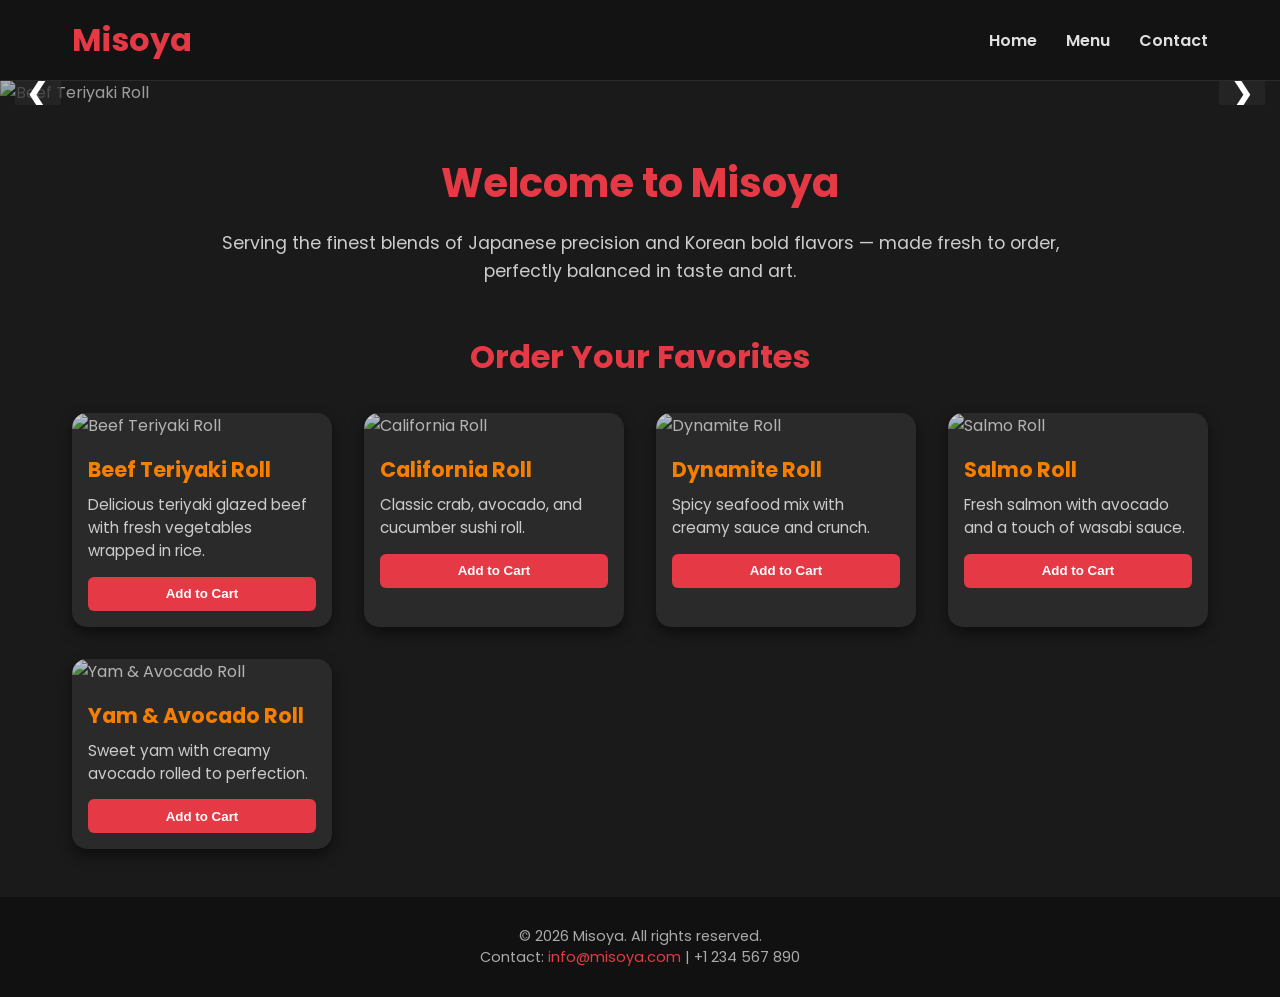
==== index.html @ b493a3ef "Add files via upload" ====
<!DOCTYPE html>
<html lang="en">
<head>
<meta charset="UTF-8">
<meta name="viewport" content="width=device-width, initial-scale=1.0">
<title>Misoya — Authentic Japanese & Korean</title>
<link href="https://fonts.googleapis.com/css2?family=Karla:wght@400;700&family=Poppins:wght@400;600&display=swap" rel="stylesheet">
<style>

/* GLOBAL RESET + BASE */
* { margin: 0; padding: 0; box-sizing: border-box; }
body { font-family: 'Poppins', sans-serif; background: #1a1a1a; color: #e0e0e0; }
a { text-decoration: none; color: inherit; }

/* HEADER NAV */
header {
    position: fixed;
    width: 100%;
    top: 0;
    left: 0;
    background: rgba(20,20,20,0.95);
    backdrop-filter: blur(8px);
    border-bottom: 1px solid rgba(255,255,255,0.1);
    z-index: 1000;
}
nav {
    max-width: 1200px;
    margin: auto;
    padding: 1rem 2rem;
    display: flex;
    justify-content: space-between;
    align-items: center;
}
.logo { font-size: 2rem; font-weight: 700; color: #e63946; }
.menu { display: flex; gap: 1.8rem; font-weight: 600; }
.menu a:hover { color: #f77f00; }

/* HERO CAROUSEL */
#hero { margin-top: 80px; position: relative; width: 100%; overflow: hidden; }
#hero .slides { display: flex; transition: transform 0.5s ease-in-out; }
.slide { min-width: 100%; position: relative; }
.slide img { width: 100%; height: 520px; object-fit: cover; filter: brightness(0.7); }

/* Carousel controls */
.carousel-btn {
    position: absolute;
    top: 50%;
    background: rgba(40,40,40,0.7);
    border: none;
    font-size: 2rem;
    padding: 0.3rem 0.6rem;
    cursor: pointer;
    transform: translateY(-50%);
    color: #fff;
}
#prev { left: 15px; }
#next { right: 15px; }
.carousel-btn:hover { background: rgba(70,70,70,0.9); }

/* SHORT INTRO SECTION */
#intro {
    max-width: 900px;
    margin: 3rem auto;
    text-align: center;
    padding: 0 1rem;
}
#intro h1 { font-size: 2.5rem; color: #e63946; margin-bottom: 1rem; }
#intro p { font-size: 1.1rem; line-height: 1.6; color: #ccc; }

/* MENU PRODUCT GRID */
#menu-section {
    max-width: 1200px;
    margin: 3rem auto;
    padding: 0 2rem;
}
#menu-section h2 { font-size: 2rem; color: #e63946; margin-bottom: 2rem; text-align: center; }

.grid { display: grid; gap: 2rem; grid-template-columns: repeat(auto-fit, minmax(250px, 1fr)); }
.card {
    background: #2a2a2a;
    border-radius: 15px;
    overflow: hidden;
    box-shadow: 0 6px 14px rgba(0,0,0,0.5);
}
.card img { width: 100%; height: 180px; object-fit: cover; filter: brightness(0.8); }
.card-body { padding: 1rem; }
.card-body h3 { font-size: 1.3rem; color: #f77f00; margin-bottom: 0.5rem; }
.card-body p { font-size: 0.95rem; margin-bottom: 0.9rem; color: #ccc; }
.card-body button {
    width: 100%;
    padding: 0.6rem 0;
    border: none;
    background: #e63946;
    color: #fff;
    font-weight: 600;
    border-radius: 6px;
    cursor: pointer;
    transition: background 0.3s;
}
.card-body button:hover { background: #f77f00; }

/* FOOTER */
footer {
    text-align: center;
    padding: 1.8rem;
    background: #111;
    color: #aaa;
    margin-top: 3rem;
    font-size: 0.9rem;
}
footer a { color: #e63946; }

/* RESPONSIVE */
@media(max-width: 768px) {
    .slide img { height: 300px; }
    nav { flex-direction: column; gap: 0.7rem; }
}
</style>
</head>
<body>

<!-- HEADER -->
<header>
    <nav>
        <div class="logo">Misoya</div>
        <div class="menu">
            <a href="#hero">Home</a>
            <a href="menu.html">Menu</a>
            <a href="contactus.html">Contact</a>
        </div>
    </nav>
</header>

<!-- HERO CAROUSEL -->
<section id="hero">
    <div class="slides">
        <div class="slide"><img src="images/beef_teriyaki_roll.webp" alt="Beef Teriyaki Roll"></div>
        <div class="slide"><img src="images/california_roll.jpg" alt="California Roll"></div>
        <div class="slide"><img src="images/dynamite_roll.jpg" alt="Dynamite Roll"></div>
        <div class="slide"><img src="images/salmo_roll.jpg" alt="Salmo Roll"></div>
        <div class="slide"><img src="images/yam_and_avocado_roll.webp" alt="Yam & Avocado Roll"></div>
    </div>
    <button class="carousel-btn" id="prev">&#10094;</button>
    <button class="carousel-btn" id="next">&#10095;</button>
</section>

<!-- SHORT HERO TEXT -->
<section id="intro">
    <h1>Welcome to Misoya</h1>
    <p>Serving the finest blends of Japanese precision and Korean bold flavors — made fresh to order, perfectly balanced in taste and art.</p>
</section>

<!-- MENU PRODUCTS -->
<section id="menu-section">
    <h2>Order Your Favorites</h2>
    <div class="grid">

        <div class="card">
            <img src="images/beef_teriyaki_roll.webp" alt="Beef Teriyaki Roll">
            <div class="card-body">
                <h3>Beef Teriyaki Roll</h3>
                <p>Delicious teriyaki glazed beef with fresh vegetables wrapped in rice.</p>
                <button>Add to Cart</button>
            </div>
        </div>

        <div class="card">
            <img src="images/california_roll.jpg" alt="California Roll">
            <div class="card-body">
                <h3>California Roll</h3>
                <p>Classic crab, avocado, and cucumber sushi roll.</p>
                <button>Add to Cart</button>
            </div>
        </div>

        <div class="card">
            <img src="images/dynamite_roll.jpg" alt="Dynamite Roll">
            <div class="card-body">
                <h3>Dynamite Roll</h3>
                <p>Spicy seafood mix with creamy sauce and crunch.</p>
                <button>Add to Cart</button>
            </div>
        </div>

        <div class="card">
            <img src="images/salmo_roll.jpg" alt="Salmo Roll">
            <div class="card-body">
                <h3>Salmo Roll</h3>
                <p>Fresh salmon with avocado and a touch of wasabi sauce.</p>
                <button>Add to Cart</button>
            </div>
        </div>

        <div class="card">
            <img src="images/yam_and_avocado_roll.webp" alt="Yam & Avocado Roll">
            <div class="card-body">
                <h3>Yam & Avocado Roll</h3>
                <p>Sweet yam with creamy avocado rolled to perfection.</p>
                <button>Add to Cart</button>
            </div>
        </div>

    </div>
</section>

<!-- FOOTER -->
<footer id="contact">
    <p>&copy; 2026 Misoya. All rights reserved.</p>
    <p>Contact: <a href="mailto:info@misoya.com">info@misoya.com</a> | +1 234 567 890</p>
</footer>

<!-- JS CAROUSEL -->
<script>
    const slides = document.querySelector('.slides');
    const slide = document.querySelectorAll('.slide');
    let idx = 0;

    document.getElementById('next').addEventListener('click', () => {
        idx = (idx + 1) % slide.length;
        slides.style.transform = `translateX(-${idx * 100}%)`;
    });

    document.getElementById('prev').addEventListener('click', () => {
        idx = (idx - 1 + slide.length) % slide.length;
        slides.style.transform = `translateX(-${idx * 100}%)`;
    });

    setInterval(() => {
        idx = (idx + 1) % slide.length;
        slides.style.transform = `translateX(-${idx * 100}%)`;
    }, 5000);
</script>

</body>
</html>
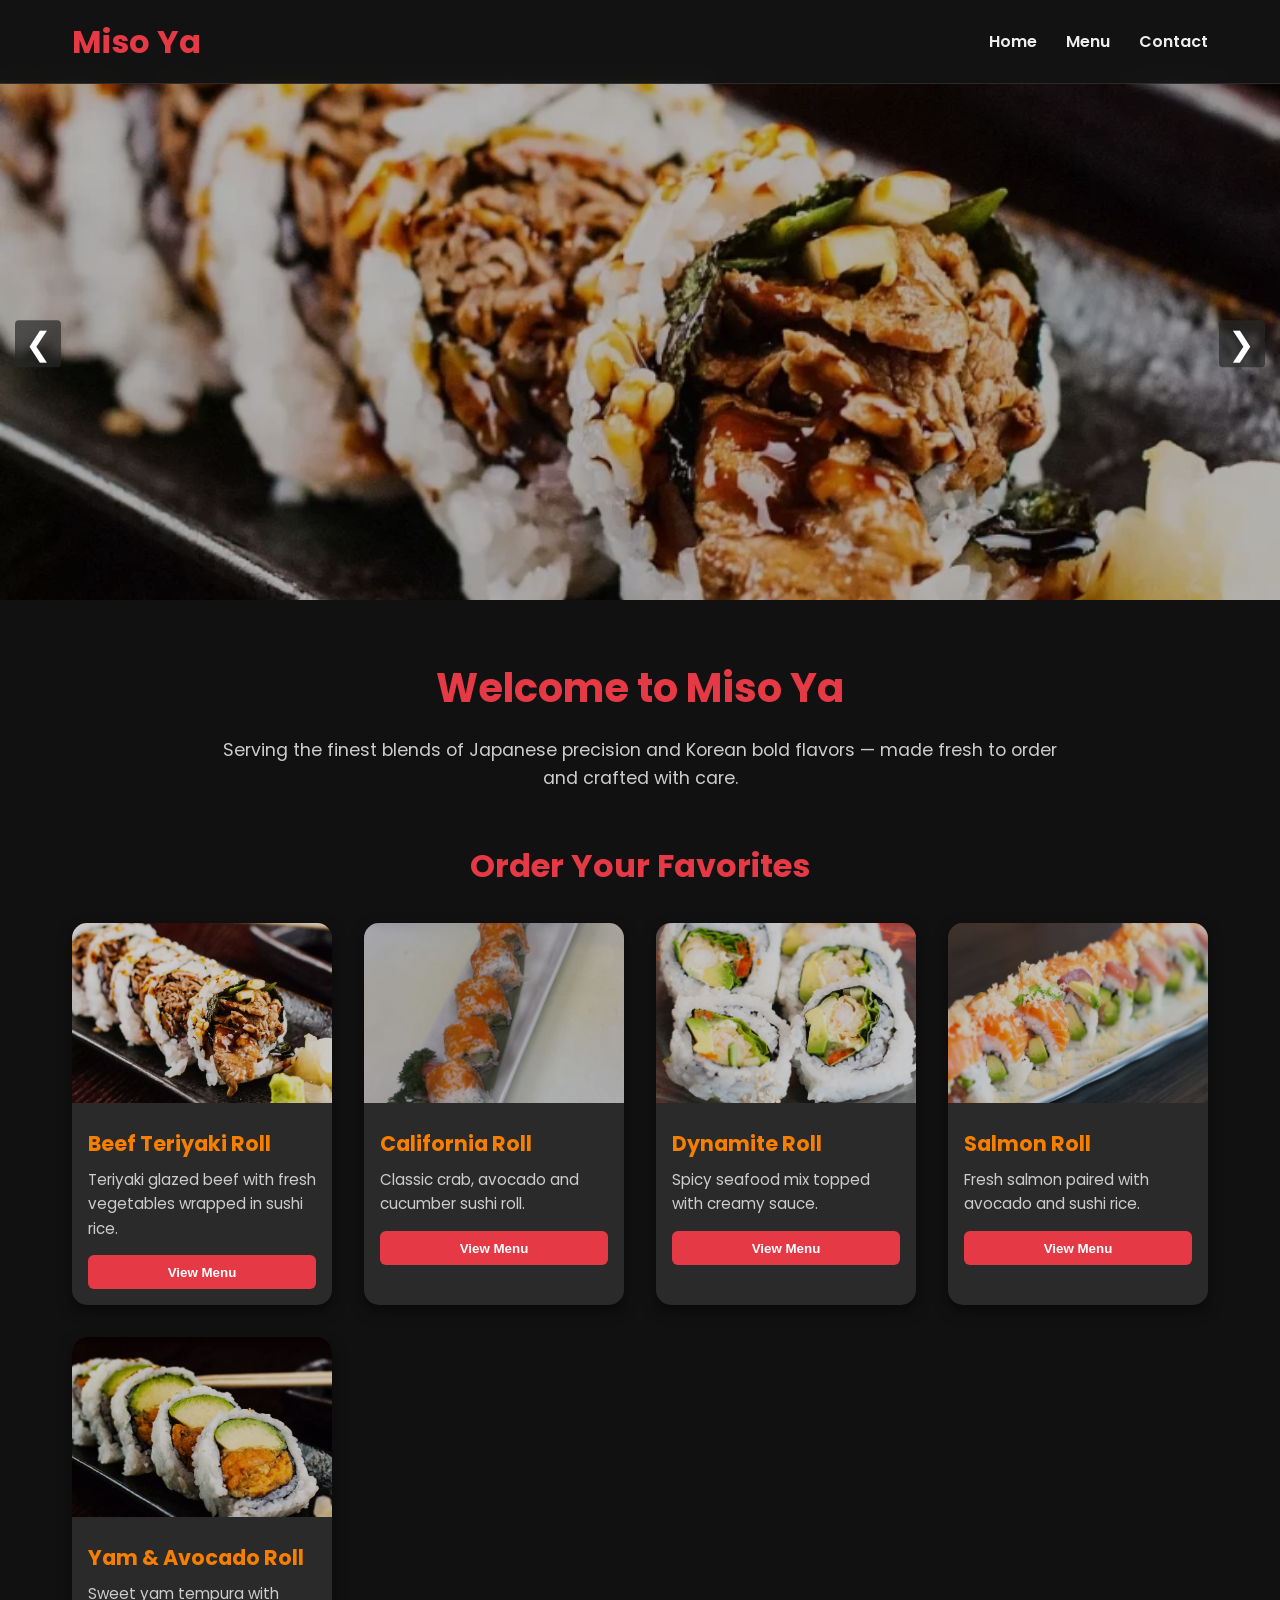
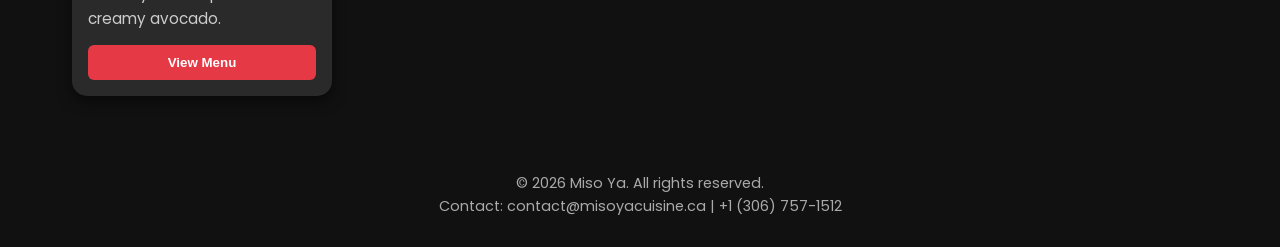
==== commit 0e1fe0be: "Update index.html" ====
--- a/index.html
+++ b/index.html
@@ -1,235 +1,146 @@
 <!DOCTYPE html>
 <html lang="en">
+
 <head>
 <meta charset="UTF-8">
 <meta name="viewport" content="width=device-width, initial-scale=1.0">
-<title>Misoya — Authentic Japanese & Korean</title>
-<link href="https://fonts.googleapis.com/css2?family=Karla:wght@400;700&family=Poppins:wght@400;600&display=swap" rel="stylesheet">
-<style>
+<title>Miso Ya — Authentic Japanese & Korean</title>
+<link href="https://fonts.googleapis.com/css2?family=Poppins:wght@400;600&display=swap" rel="stylesheet">
+<link rel="stylesheet" href="style.css">
+</head>
 
-/* GLOBAL RESET + BASE */
-* { margin: 0; padding: 0; box-sizing: border-box; }
-body { font-family: 'Poppins', sans-serif; background: #1a1a1a; color: #e0e0e0; }
-a { text-decoration: none; color: inherit; }
-
-/* HEADER NAV */
-header {
-    position: fixed;
-    width: 100%;
-    top: 0;
-    left: 0;
-    background: rgba(20,20,20,0.95);
-    backdrop-filter: blur(8px);
-    border-bottom: 1px solid rgba(255,255,255,0.1);
-    z-index: 1000;
-}
-nav {
-    max-width: 1200px;
-    margin: auto;
-    padding: 1rem 2rem;
-    display: flex;
-    justify-content: space-between;
-    align-items: center;
-}
-.logo { font-size: 2rem; font-weight: 700; color: #e63946; }
-.menu { display: flex; gap: 1.8rem; font-weight: 600; }
-.menu a:hover { color: #f77f00; }
-
-/* HERO CAROUSEL */
-#hero { margin-top: 80px; position: relative; width: 100%; overflow: hidden; }
-#hero .slides { display: flex; transition: transform 0.5s ease-in-out; }
-.slide { min-width: 100%; position: relative; }
-.slide img { width: 100%; height: 520px; object-fit: cover; filter: brightness(0.7); }
-
-/* Carousel controls */
-.carousel-btn {
-    position: absolute;
-    top: 50%;
-    background: rgba(40,40,40,0.7);
-    border: none;
-    font-size: 2rem;
-    padding: 0.3rem 0.6rem;
-    cursor: pointer;
-    transform: translateY(-50%);
-    color: #fff;
-}
-#prev { left: 15px; }
-#next { right: 15px; }
-.carousel-btn:hover { background: rgba(70,70,70,0.9); }
-
-/* SHORT INTRO SECTION */
-#intro {
-    max-width: 900px;
-    margin: 3rem auto;
-    text-align: center;
-    padding: 0 1rem;
-}
-#intro h1 { font-size: 2.5rem; color: #e63946; margin-bottom: 1rem; }
-#intro p { font-size: 1.1rem; line-height: 1.6; color: #ccc; }
-
-/* MENU PRODUCT GRID */
-#menu-section {
-    max-width: 1200px;
-    margin: 3rem auto;
-    padding: 0 2rem;
-}
-#menu-section h2 { font-size: 2rem; color: #e63946; margin-bottom: 2rem; text-align: center; }
-
-.grid { display: grid; gap: 2rem; grid-template-columns: repeat(auto-fit, minmax(250px, 1fr)); }
-.card {
-    background: #2a2a2a;
-    border-radius: 15px;
-    overflow: hidden;
-    box-shadow: 0 6px 14px rgba(0,0,0,0.5);
-}
-.card img { width: 100%; height: 180px; object-fit: cover; filter: brightness(0.8); }
-.card-body { padding: 1rem; }
-.card-body h3 { font-size: 1.3rem; color: #f77f00; margin-bottom: 0.5rem; }
-.card-body p { font-size: 0.95rem; margin-bottom: 0.9rem; color: #ccc; }
-.card-body button {
-    width: 100%;
-    padding: 0.6rem 0;
-    border: none;
-    background: #e63946;
-    color: #fff;
-    font-weight: 600;
-    border-radius: 6px;
-    cursor: pointer;
-    transition: background 0.3s;
-}
-.card-body button:hover { background: #f77f00; }
-
-/* FOOTER */
-footer {
-    text-align: center;
-    padding: 1.8rem;
-    background: #111;
-    color: #aaa;
-    margin-top: 3rem;
-    font-size: 0.9rem;
-}
-footer a { color: #e63946; }
-
-/* RESPONSIVE */
-@media(max-width: 768px) {
-    .slide img { height: 300px; }
-    nav { flex-direction: column; gap: 0.7rem; }
-}
-</style>
-</head>
 <body>
 
-<!-- HEADER -->
+<!-- NAVBAR -->
 <header>
-    <nav>
-        <div class="logo">Misoya</div>
-        <div class="menu">
-            <a href="#hero">Home</a>
-            <a href="menu.html">Menu</a>
-            <a href="contactus.html">Contact</a>
-        </div>
-    </nav>
+<nav>
+    <div class="logo">Miso Ya</div>
+
+    <!-- Hamburger icon -->
+    <div class="hamburger" id="hamburger">
+        <span></span>
+        <span></span>
+        <span></span>
+    </div>
+
+    <!-- Menu items -->
+    <div class="menu" id="nav-menu">
+        <a href="index.html">Home</a>
+        <a href="menu.html">Menu</a>
+        <a href="contactus.html">Contact</a>
+    </div>
+</nav>
 </header>
 
 <!-- HERO CAROUSEL -->
 <section id="hero">
-    <div class="slides">
-        <div class="slide"><img src="images/beef_teriyaki_roll.webp" alt="Beef Teriyaki Roll"></div>
-        <div class="slide"><img src="images/california_roll.jpg" alt="California Roll"></div>
-        <div class="slide"><img src="images/dynamite_roll.jpg" alt="Dynamite Roll"></div>
-        <div class="slide"><img src="images/salmo_roll.jpg" alt="Salmo Roll"></div>
-        <div class="slide"><img src="images/yam_and_avocado_roll.webp" alt="Yam & Avocado Roll"></div>
-    </div>
-    <button class="carousel-btn" id="prev">&#10094;</button>
-    <button class="carousel-btn" id="next">&#10095;</button>
+<div class="slides">
+    <div class="slide"><img src="images/beef_teriyaki_roll.webp" alt="Beef Teriyaki Roll"></div>
+    <div class="slide"><img src="images/california_roll.jpg" alt="California Roll"></div>
+    <div class="slide"><img src="images/dynamite_roll.jpg" alt="Dynamite Roll"></div>
+    <div class="slide"><img src="images/salmo_roll.jpg" alt="Salmon Roll"></div>
+    <div class="slide"><img src="images/yam_and_avocado_roll.webp" alt="Yam Avocado Roll"></div>
+</div>
+<button class="carousel-btn" id="prev">&#10094;</button>
+<button class="carousel-btn" id="next">&#10095;</button>
 </section>
 
-<!-- SHORT HERO TEXT -->
+<!-- INTRO -->
 <section id="intro">
-    <h1>Welcome to Misoya</h1>
-    <p>Serving the finest blends of Japanese precision and Korean bold flavors — made fresh to order, perfectly balanced in taste and art.</p>
+<h1>Welcome to Miso Ya</h1>
+<p>
+Serving the finest blends of Japanese precision and Korean bold flavors — made fresh to order and crafted with care.
+</p>
 </section>
 
-<!-- MENU PRODUCTS -->
+<!-- FEATURED MENU -->
 <section id="menu-section">
-    <h2>Order Your Favorites</h2>
-    <div class="grid">
+<h2>Order Your Favorites</h2>
+<div class="grid">
 
-        <div class="card">
-            <img src="images/beef_teriyaki_roll.webp" alt="Beef Teriyaki Roll">
-            <div class="card-body">
-                <h3>Beef Teriyaki Roll</h3>
-                <p>Delicious teriyaki glazed beef with fresh vegetables wrapped in rice.</p>
-                <button>Add to Cart</button>
-            </div>
-        </div>
+<div class="card">
+<img src="images/beef_teriyaki_roll.webp">
+<div class="card-body">
+<h3>Beef Teriyaki Roll</h3>
+<p>Teriyaki glazed beef with fresh vegetables wrapped in sushi rice.</p>
+<button onclick="window.location.href='menu.html'">View Menu</button>
+</div>
+</div>
 
-        <div class="card">
-            <img src="images/california_roll.jpg" alt="California Roll">
-            <div class="card-body">
-                <h3>California Roll</h3>
-                <p>Classic crab, avocado, and cucumber sushi roll.</p>
-                <button>Add to Cart</button>
-            </div>
-        </div>
+<div class="card">
+<img src="images/california_roll.jpg">
+<div class="card-body">
+<h3>California Roll</h3>
+<p>Classic crab, avocado and cucumber sushi roll.</p>
+<button onclick="window.location.href='menu.html'">View Menu</button>
+</div>
+</div>
 
-        <div class="card">
-            <img src="images/dynamite_roll.jpg" alt="Dynamite Roll">
-            <div class="card-body">
-                <h3>Dynamite Roll</h3>
-                <p>Spicy seafood mix with creamy sauce and crunch.</p>
-                <button>Add to Cart</button>
-            </div>
-        </div>
+<div class="card">
+<img src="images/dynamite_roll.jpg">
+<div class="card-body">
+<h3>Dynamite Roll</h3>
+<p>Spicy seafood mix topped with creamy sauce.</p>
+<button onclick="window.location.href='menu.html'">View Menu</button>
+</div>
+</div>
 
-        <div class="card">
-            <img src="images/salmo_roll.jpg" alt="Salmo Roll">
-            <div class="card-body">
-                <h3>Salmo Roll</h3>
-                <p>Fresh salmon with avocado and a touch of wasabi sauce.</p>
-                <button>Add to Cart</button>
-            </div>
-        </div>
+<div class="card">
+<img src="images/salmo_roll.jpg">
+<div class="card-body">
+<h3>Salmon Roll</h3>
+<p>Fresh salmon paired with avocado and sushi rice.</p>
+<button onclick="window.location.href='menu.html'">View Menu</button>
+</div>
+</div>
 
-        <div class="card">
-            <img src="images/yam_and_avocado_roll.webp" alt="Yam & Avocado Roll">
-            <div class="card-body">
-                <h3>Yam & Avocado Roll</h3>
-                <p>Sweet yam with creamy avocado rolled to perfection.</p>
-                <button>Add to Cart</button>
-            </div>
-        </div>
+<div class="card">
+<img src="images/yam_and_avocado_roll.webp">
+<div class="card-body">
+<h3>Yam & Avocado Roll</h3>
+<p>Sweet yam tempura with creamy avocado.</p>
+<button onclick="window.location.href='menu.html'">View Menu</button>
+</div>
+</div>
 
-    </div>
+</div>
 </section>
 
 <!-- FOOTER -->
-<footer id="contact">
-    <p>&copy; 2026 Misoya. All rights reserved.</p>
-    <p>Contact: <a href="mailto:info@misoya.com">info@misoya.com</a> | +1 234 567 890</p>
+<footer>
+<p>© 2026 Miso Ya. All rights reserved.</p>
+<p>Contact: contact@misoyacuisine.ca | +1 (306) 757-1512</p>
 </footer>
 
-<!-- JS CAROUSEL -->
+<!-- SCRIPTS -->
 <script>
-    const slides = document.querySelector('.slides');
-    const slide = document.querySelectorAll('.slide');
-    let idx = 0;
+const slides = document.querySelector('.slides');
+const slide = document.querySelectorAll('.slide');
+let index = 0;
 
-    document.getElementById('next').addEventListener('click', () => {
-        idx = (idx + 1) % slide.length;
-        slides.style.transform = `translateX(-${idx * 100}%)`;
-    });
+document.getElementById("next").onclick = () => {
+    index = (index + 1) % slide.length;
+    slides.style.transform = `translateX(-${index * 100}%)`;
+};
 
-    document.getElementById('prev').addEventListener('click', () => {
-        idx = (idx - 1 + slide.length) % slide.length;
-        slides.style.transform = `translateX(-${idx * 100}%)`;
-    });
+document.getElementById("prev").onclick = () => {
+    index = (index - 1 + slide.length) % slide.length;
+    slides.style.transform = `translateX(-${index * 100}%)`;
+};
 
-    setInterval(() => {
-        idx = (idx + 1) % slide.length;
-        slides.style.transform = `translateX(-${idx * 100}%)`;
-    }, 5000);
+setInterval(() => {
+    index = (index + 1) % slide.length;
+    slides.style.transform = `translateX(-${index * 100}%)`;
+}, 5000);
+
+// Hamburger menu toggle
+const hamburger = document.getElementById('hamburger');
+const navMenu = document.getElementById('nav-menu');
+hamburger.addEventListener('click', () => {
+    navMenu.classList.toggle('show');
+    hamburger.classList.toggle('active');
+});
 </script>
 
 </body>
-</html>+</html>
--- a/style.css
+++ b/style.css
@@ -0,0 +1,469 @@
+/* ================= GLOBAL RESET ================= */
+* {
+    margin: 0;
+    padding: 0;
+    box-sizing: border-box;
+}
+
+body {
+    font-family: 'Poppins', sans-serif;
+    background: #111;
+    color: #eee;
+    line-height: 1.6;
+}
+
+a {
+    text-decoration: none;
+    color: inherit;
+}
+
+/* ================= NAVBAR ================= */
+header {
+    position: fixed;
+    width: 100%;
+    top: 0;
+    left: 0;
+    background: rgba(20,20,20,0.95);
+    backdrop-filter: blur(8px);
+    border-bottom: 1px solid rgba(255,255,255,0.1);
+    z-index: 1000;
+}
+
+nav {
+    max-width: 1200px;
+    margin: auto;
+    padding: 1rem 2rem;
+    display: flex;
+    justify-content: space-between;
+    align-items: center;
+}
+
+.logo {
+    font-size: 2rem;
+    font-weight: 700;
+    color: #e63946;
+}
+
+.menu {
+    display: flex;
+    gap: 1.8rem;
+    font-weight: 600;
+}
+
+.menu a:hover {
+    color: #f77f00;
+}
+
+/* Hamburger */
+.hamburger {
+    display: none;
+    flex-direction: column;
+    cursor: pointer;
+    gap: 5px;
+}
+
+.hamburger span {
+    height: 3px;
+    width: 25px;
+    background: #eee;
+    border-radius: 2px;
+    transition: all 0.3s;
+}
+
+.hamburger.active span:nth-child(1) {
+    transform: rotate(45deg) translate(5px, 5px);
+}
+.hamburger.active span:nth-child(2) {
+    opacity: 0;
+}
+.hamburger.active span:nth-child(3) {
+    transform: rotate(-45deg) translate(5px, -5px);
+}
+
+.menu.show {
+    display: flex;
+    flex-direction: column;
+    background: #1a1a1a;
+    position: absolute;
+    top: 60px;
+    right: 0;
+    padding: 1rem 2rem;
+    border-left: 1px solid #333;
+}
+
+/* ================= HERO CAROUSEL ================= */
+#hero {
+    margin-top: 80px;
+    position: relative;
+    width: 100%;
+    overflow: hidden;
+}
+
+#hero .slides {
+    display: flex;
+    transition: transform 0.5s ease-in-out;
+}
+
+.slide {
+    min-width: 100%;
+    position: relative;
+}
+
+.slide img {
+    width: 100%;
+    height: 520px;
+    object-fit: cover;
+    filter: brightness(0.7);
+}
+
+/* Carousel buttons */
+.carousel-btn {
+    position: absolute;
+    top: 50%;
+    background: rgba(40,40,40,0.7);
+    border: none;
+    font-size: 2rem;
+    padding: 0.3rem 0.6rem;
+    cursor: pointer;
+    transform: translateY(-50%);
+    color: #fff;
+    border-radius: 4px;
+}
+#prev { left: 15px; }
+#next { right: 15px; }
+.carousel-btn:hover { background: rgba(70,70,70,0.9); }
+
+/* ================= INTRO ================= */
+#intro {
+    max-width: 900px;
+    margin: 3rem auto;
+    text-align: center;
+    padding: 0 1rem;
+}
+#intro h1 {
+    font-size: 2.5rem;
+    color: #e63946;
+    margin-bottom: 1rem;
+}
+#intro p {
+    font-size: 1.1rem;
+    color: #ccc;
+}
+
+/* ================= MENU GRID ================= */
+#menu-section {
+    max-width: 1200px;
+    margin: 3rem auto;
+    padding: 0 2rem;
+}
+#menu-section h2 {
+    font-size: 2rem;
+    color: #e63946;
+    margin-bottom: 2rem;
+    text-align: center;
+}
+
+.grid {
+    display: grid;
+    gap: 2rem;
+    grid-template-columns: repeat(auto-fit, minmax(250px, 1fr));
+}
+
+.card {
+    background: #2a2a2a;
+    border-radius: 15px;
+    overflow: hidden;
+    box-shadow: 0 6px 14px rgba(0,0,0,0.5);
+}
+
+.card img {
+    width: 100%;
+    height: 180px;
+    object-fit: cover;
+    filter: brightness(0.8);
+}
+
+.card-body {
+    padding: 1rem;
+}
+
+.card-body h3 {
+    font-size: 1.3rem;
+    color: #f77f00;
+    margin-bottom: 0.5rem;
+}
+
+.card-body p {
+    font-size: 0.95rem;
+    margin-bottom: 0.9rem;
+    color: #ccc;
+}
+
+.card-body button {
+    width: 100%;
+    padding: 0.6rem 0;
+    border: none;
+    background: #e63946;
+    color: #fff;
+    font-weight: 600;
+    border-radius: 6px;
+    cursor: pointer;
+    transition: 0.3s;
+}
+.card-body button:hover {
+    background: #f77f00;
+}
+
+/* ================= MENU PAGE ================= */
+.menu-container {
+    max-width: 1000px;
+    margin: auto;
+    padding: 130px 20px 50px 20px; /* top padding increased for fixed header */
+}
+
+.menu-item {
+    display: flex;
+    align-items: center;
+    gap: 40px;
+    margin-bottom: 60px;
+}
+
+.menu-item:nth-child(even) {
+    flex-direction: row-reverse;
+}
+
+.menu-item img {
+    width: 280px;
+    height: 200px;
+    object-fit: cover;
+    border-radius: 10px;
+    cursor: pointer;
+    transition: transform 0.3s ease, box-shadow 0.3s;
+}
+.menu-item img:hover {
+    transform: scale(1.05);
+    box-shadow: 0 10px 25px rgba(0,0,0,0.7);
+}
+
+.menu-text h2 {
+    margin: 0;
+    color: #f77f00;
+}
+.menu-text p {
+    margin: 8px 0 12px;
+    color: #bbb;
+}
+.price {
+    font-weight: 600;
+    color: #e63946;
+}
+
+/* IMAGE VIEWER POPUP */
+#imageViewer {
+    position: fixed;
+    top:0;
+    left:0;
+    width:100%;
+    height:100%;
+    background: rgba(0,0,0,0.9);
+    display:none;
+    justify-content:center;
+    align-items:center;
+    z-index:9999;
+}
+#viewerImg {
+    max-width: 90%;
+    max-height: 85%;
+    border-radius: 10px;
+}
+#closeBtn {
+    position: absolute;
+    top: 25px;
+    right: 40px;
+    font-size: 40px;
+    color: #fff;
+    cursor: pointer;
+}
+
+/* CART SIDEBAR */
+#cart {
+    position: fixed;
+    top: 0;
+    right: -350px;
+    width: 300px;
+    height: 100%;
+    background: #1b1b1b;
+    padding: 20px;
+    z-index: 10000;
+    transition: right 0.3s ease;
+    overflow-y: auto;
+    border-left: 1px solid #333;
+}
+#cart.show {
+    right: 0;
+}
+#cart h2 { color: #f77f00; margin-bottom: 15px; }
+#cart-items li {
+    margin-bottom: 12px;
+    list-style: none;
+}
+#cart-items li {
+    display: flex;
+    justify-content: space-between;
+    align-items: center;
+    margin-bottom: 12px;
+    list-style: none;
+}
+#cart-items li button {
+    background: none;
+    border: none;
+    color: #fff;
+    cursor: pointer;
+    font-size: 1.2rem;
+    padding: 0;
+}
+.cart-total { margin-top: 15px; font-weight: 600; color: #e63946; margin-bottom: 10px; }
+#cart button {
+    width: 100%;
+    padding: 10px 0;
+    background: #e63946;
+    border: none;
+    border-radius: 6px;
+    color: #fff;
+    font-weight: 600;
+    cursor: pointer;
+    margin-bottom: 10px;
+}
+#cart button:hover { background: #f77f00; }
+
+#cartToggleBtn {
+    position: fixed;
+    bottom: 25px;
+    right: 25px;
+    background: #e63946;
+    color: white;
+    border: none;
+    padding: 12px 18px;
+    border-radius: 50px;
+    font-size: 1rem;
+    cursor: pointer;
+    z-index: 10001;
+}
+#cartToggleBtn:hover { background: #f77f00; }
+
+/* ================= CONTACT ================= */
+.contact-container {
+    max-width: 1100px;
+    margin: auto;
+    padding: 50px 20px;
+    display: grid;
+    grid-template-columns: 1fr 1fr;
+    gap: 50px;
+}
+
+.contact-info, .contact-form {
+    background: #1b1b1b;
+    padding: 30px;
+    border-radius: 10px;
+}
+
+.contact-info h2, .contact-form h2 {
+    color: #f77f00;
+    margin-bottom: 20px;
+}
+
+.info-item {
+    margin-bottom: 18px;
+}
+.info-item strong { color: #e63946; }
+
+.hours div {
+    display: flex;
+    justify-content: space-between;
+    border-bottom: 1px solid #333;
+    padding: 6px 0;
+}
+
+.contact-form input, .contact-form textarea {
+    width: 100%;
+    padding: 12px;
+    margin-bottom: 15px;
+    border: none;
+    border-radius: 6px;
+    background: #2a2a2a;
+    color: #eee;
+}
+
+.contact-form textarea { min-height: 120px; resize: none; }
+
+.contact-form button {
+    width: 100%;
+    padding: 12px;
+    background: #e63946;
+    border: none;
+    border-radius: 6px;
+    font-weight: 600;
+    color: white;
+    cursor: pointer;
+    transition: 0.3s;
+}
+.contact-form button:hover { background: #f77f00; }
+
+/* MAP */
+.map {
+    margin-top: 50px;
+}
+.map iframe {
+    width: 100%;
+    height: 350px;
+    border: none;
+    border-radius: 10px;
+}
+
+/* FOOTER */
+footer {
+    text-align: center;
+    padding: 1.8rem;
+    background: #111;
+    color: #aaa;
+    margin-top: 3rem;
+    font-size: 0.9rem;
+}
+
+/* ================= RESPONSIVE ================= */
+@media(max-width: 900px) {
+    .contact-container {
+        grid-template-columns: 1fr;
+    }
+}
+
+@media(max-width: 768px) {
+    .slide img { height: 300px; }
+    nav { flex-direction: column; gap: 0.7rem; }
+    .hamburger { display: flex; }
+    .menu { display: none; }
+    .menu.show { display: flex; }
+    .menu-item {
+        flex-direction: column !important;
+        text-align: center;
+    }
+    .menu-item img { width: 100%; height: 220px; }
+}
+
+/* ================= ADD TO CART BUTTON - LIGHT & CLEAN ================= */
+.menu-item button {
+    padding: 0.4rem 0.8rem;
+    border: none;
+    background: #e63946;  /* keep brand color */
+    color: #fff;
+    font-weight: 500;
+    border-radius: 5px;
+    cursor: pointer;
+    transition: 0.2s;
+    font-size: 0.95rem;
+}
+
+.menu-item button:hover {
+    background: #f77f00; /* subtle hover */
+    transform: scale(1.05); /* small pop for interactivity */
+}
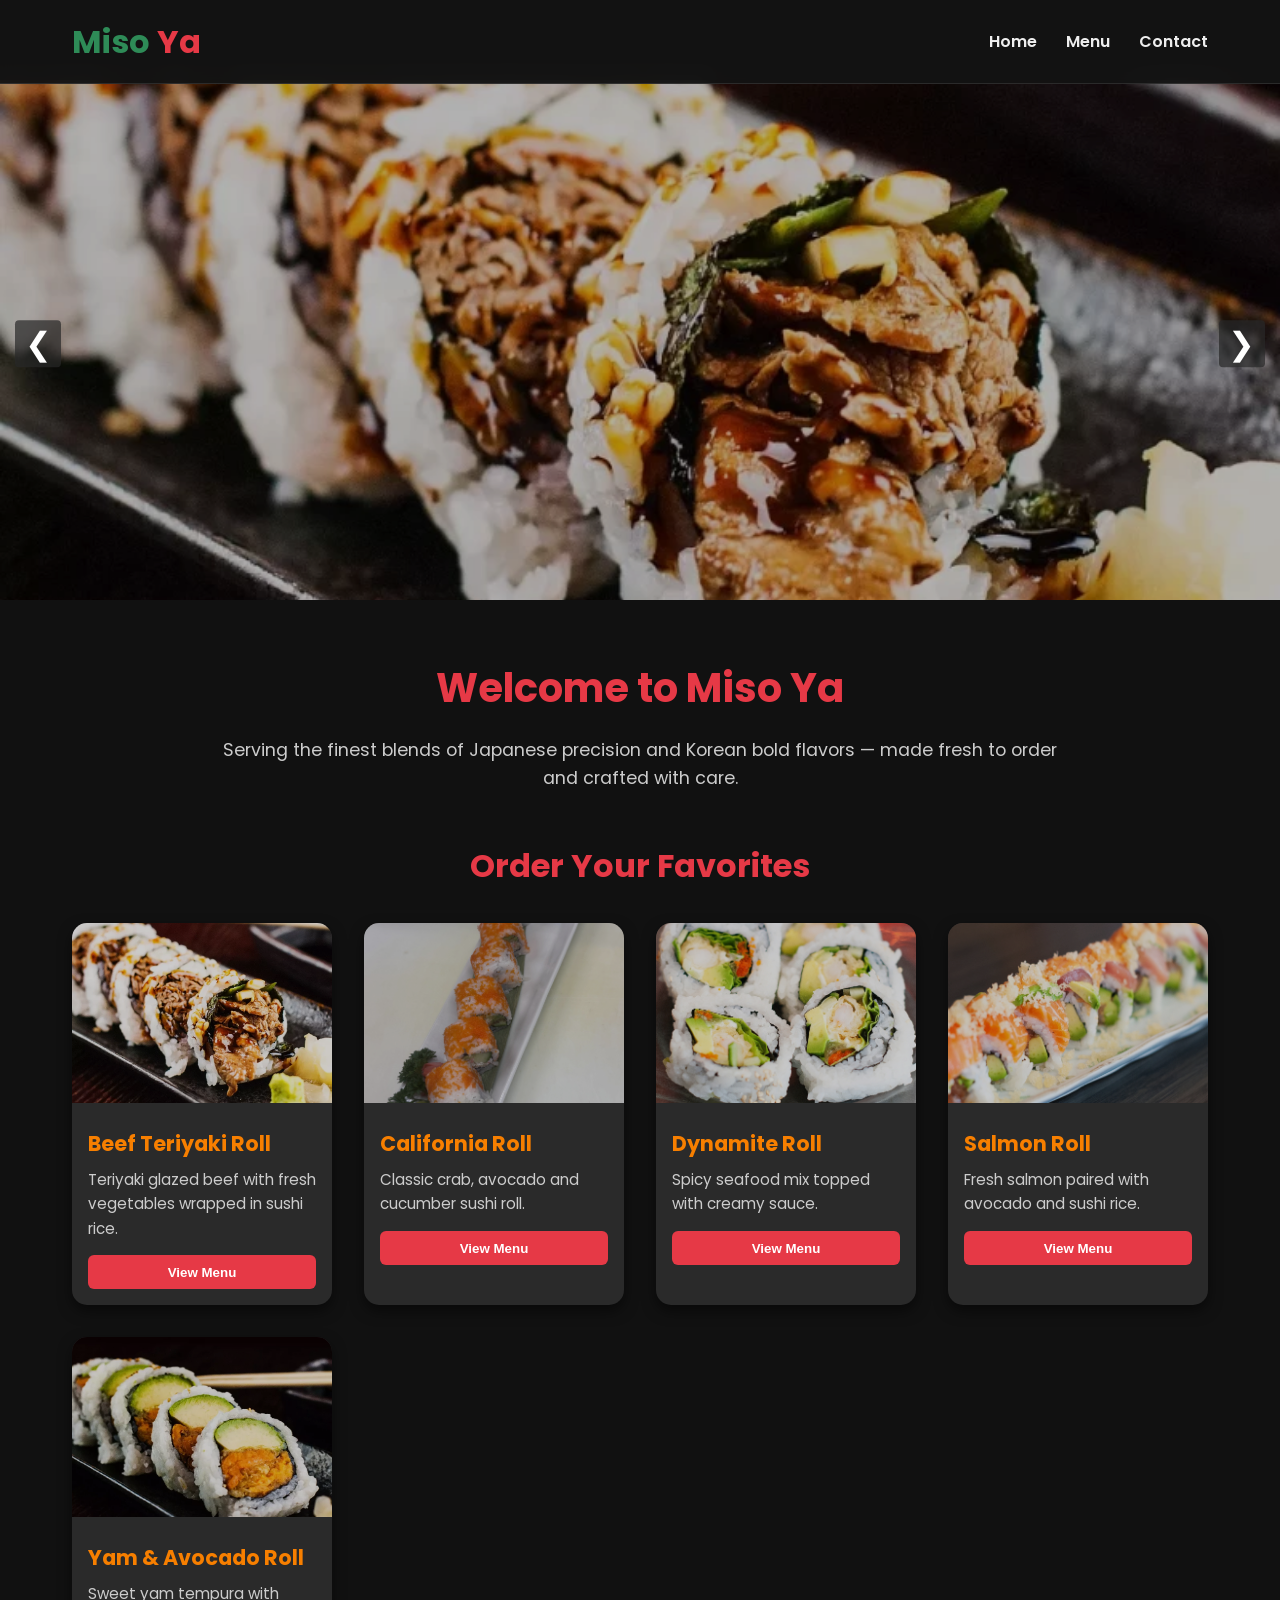
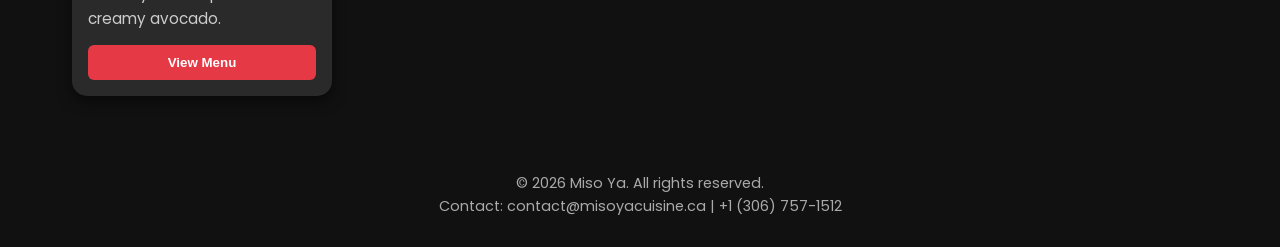
==== commit 06c44013: "Update index.html" ====
--- a/index.html
+++ b/index.html
@@ -14,7 +14,9 @@
 <!-- NAVBAR -->
 <header>
 <nav>
-    <div class="logo">Miso Ya</div>
+    <div class="logo">
+        <span class="logo-miso">Miso</span> <span class="logo-ya">Ya</span>
+    </div>
 
     <!-- Hamburger icon -->
     <div class="hamburger" id="hamburger">
--- a/style.css
+++ b/style.css
@@ -42,6 +42,14 @@
     font-size: 2rem;
     font-weight: 700;
     color: #e63946;
+}
+
+.logo-miso {
+    color: #2e8b57; /* Sea green */
+}
+
+.logo-ya {
+    color: #e63946; /* Original red */
 }
 
 .menu {
@@ -299,21 +307,9 @@
     overflow-y: auto;
     border-left: 1px solid #333;
 }
-#cart.show {
-    right: 0;
-}
+#cart.show { right: 0; }
 #cart h2 { color: #f77f00; margin-bottom: 15px; }
-#cart-items li {
-    margin-bottom: 12px;
-    list-style: none;
-}
-#cart-items li {
-    display: flex;
-    justify-content: space-between;
-    align-items: center;
-    margin-bottom: 12px;
-    list-style: none;
-}
+#cart-items li { margin-bottom: 12px; list-style: none; }
 #cart-items li button {
     background: none;
     border: none;
@@ -351,16 +347,165 @@
 }
 #cartToggleBtn:hover { background: #f77f00; }
 
+/* CART ROW */
+.cart-row{
+    display:flex;
+    justify-content:space-between;
+    align-items:center;
+    gap:10px;
+}
+
+/* ITEM NAME */
+.cart-item-name{
+    font-size:0.9rem;
+    flex:1;
+}
+
+/* PRICE */
+.cart-item-price{
+    font-weight:600;
+    color:#e63946;
+    font-size:0.9rem;
+}
+
+/* QTY CONTROL */
+.qty-control{
+    display:flex;
+    align-items:center;
+    gap:6px;
+}
+
+.qty-control button{
+    width:24px;
+    height:24px;
+    border:none;
+    border-radius:4px;
+    background:#2a2a2a;
+    color:#fff;
+    font-weight:600;
+    cursor:pointer;
+    transition:0.2s;
+}
+
+.qty-control button:hover{
+    background:#e63946;
+}
+
+.qty-control span{
+    min-width:18px;
+    text-align:center;
+    font-size:0.9rem;
+}
+
+/* CART ROW MODERN */
+.cart-row {
+    display: flex;
+    justify-content: space-between;
+    align-items: center;
+    padding: 10px 0;
+    border-bottom: 1px solid #333;
+}
+
+/* ITEM INFO (STACKED) */
+.cart-item-info {
+    display: flex;
+    flex-direction: column;
+    gap: 4px;
+    flex: 1;
+}
+
+.cart-item-name {
+    font-size: 1rem;
+    font-weight: 500;
+    color: #f77f00;
+}
+
+.cart-item-price {
+    font-size: 0.95rem;
+    font-weight: 600;
+    color: #e63946;
+}
+
+/* QTY CONTROL (BIG BUTTONS) */
+.qty-control {
+    display: flex;
+    align-items: center;
+    gap: 8px;
+    background: #2a2a2a;
+    padding: 4px 6px;
+    border-radius: 8px;
+}
+
+.qty-control button {
+    width: 30px;
+    height: 30px;
+    border: none;
+    border-radius: 6px;
+    background: #e63946;
+    color: #fff;
+    font-weight: 600;
+    font-size: 1.1rem;
+    cursor: pointer;
+    transition: 0.2s;
+}
+
+.qty-control button:hover {
+    background: #f77f00;
+}
+
+.qty-control span {
+    min-width: 24px;
+    text-align: center;
+    font-weight: 600;
+    font-size: 1rem;
+    color: #fff;
+}
+
+/* MOBILE ADJUSTMENT */
+@media(max-width: 768px) {
+    .cart-row {
+        flex-direction: column;
+        align-items: stretch;
+        gap: 8px;
+    }
+
+    .cart-item-info {
+        flex-direction: row;
+        justify-content: space-between;
+    }
+
+    .qty-control {
+        justify-content: center;
+    }
+}
+
 /* ================= CONTACT ================= */
 .contact-container {
     max-width: 1100px;
     margin: auto;
-    padding: 50px 20px;
+    padding: 100px 20px; /* desktop */
     display: grid;
     grid-template-columns: 1fr 1fr;
     gap: 50px;
 }
 
+@media (max-width: 768px) {
+    .contact-container {
+        padding-top: 160px; /* clears mobile header with hamburger */
+        grid-template-columns: 1fr; /* stack columns */
+    }
+
+    /* Fix hero/intro title wrapping */
+    #intro h1 {
+        font-size: 2rem;
+        line-height: 1.3;
+        word-break: normal;
+        white-space: normal;
+        text-align: center;
+    }
+}
+
+/* CONTACT INFO & FORM */
 .contact-info, .contact-form {
     background: #1b1b1b;
     padding: 30px;
@@ -372,9 +517,7 @@
     margin-bottom: 20px;
 }
 
-.info-item {
-    margin-bottom: 18px;
-}
+.info-item { margin-bottom: 18px; }
 .info-item strong { color: #e63946; }
 
 .hours div {
@@ -410,15 +553,8 @@
 .contact-form button:hover { background: #f77f00; }
 
 /* MAP */
-.map {
-    margin-top: 50px;
-}
-.map iframe {
-    width: 100%;
-    height: 350px;
-    border: none;
-    border-radius: 10px;
-}
+.map { margin-top: 50px; }
+.map iframe { width: 100%; height: 350px; border: none; border-radius: 10px; }
 
 /* FOOTER */
 footer {
@@ -430,40 +566,84 @@
     font-size: 0.9rem;
 }
 
+/* ================= ADD TO CART BUTTON ================= */
+.menu-item button {
+    padding: 0.4rem 0.8rem;
+    border: none;
+    background: #e63946;
+    color: #fff;
+    font-weight: 500;
+    border-radius: 5px;
+    cursor: pointer;
+    transition: 0.2s;
+    font-size: 0.95rem;
+}
+
+.menu-item button:hover {
+    background: #f77f00;
+    transform: scale(1.05);
+}
+
 /* ================= RESPONSIVE ================= */
 @media(max-width: 900px) {
-    .contact-container {
-        grid-template-columns: 1fr;
-    }
+    .contact-container { grid-template-columns: 1fr; }
 }
 
 @media(max-width: 768px) {
+
+    nav {
+        flex-direction: row; /* keep logo left, burger right */
+        justify-content: space-between;
+        align-items: center;
+    }
+
+    .hamburger {
+        display: flex;
+    }
+
+    .menu {
+        display: none;
+        position: absolute;
+        top: 70px;
+        right: 0;
+        width: 200px;
+        flex-direction: column;
+        background: #1a1a1a;
+        padding: 1rem;
+        border-left: 1px solid #333;
+    }
+
+    .menu.show {
+        display: flex;
+    }
+
     .slide img { height: 300px; }
-    nav { flex-direction: column; gap: 0.7rem; }
-    .hamburger { display: flex; }
-    .menu { display: none; }
-    .menu.show { display: flex; }
+
     .menu-item {
         flex-direction: column !important;
         text-align: center;
     }
-    .menu-item img { width: 100%; height: 220px; }
-}
-
-/* ================= ADD TO CART BUTTON - LIGHT & CLEAN ================= */
-.menu-item button {
-    padding: 0.4rem 0.8rem;
-    border: none;
-    background: #e63946;  /* keep brand color */
-    color: #fff;
-    font-weight: 500;
-    border-radius: 5px;
-    cursor: pointer;
-    transition: 0.2s;
-    font-size: 0.95rem;
-}
-
-.menu-item button:hover {
-    background: #f77f00; /* subtle hover */
-    transform: scale(1.05); /* small pop for interactivity */
-}+
+    .menu-item img {
+        width: 100%;
+        height: 220px;
+    }
+}
+/* CART OVERLAY */
+#cartOverlay{
+    position: fixed;
+    top:0;
+    left:0;
+    width:100%;
+    height:100%;
+    background: rgba(0,0,0,0.6);
+    opacity:0;
+    visibility:hidden;
+    transition:0.3s;
+    z-index:9999;
+}
+
+#cartOverlay.show{
+    opacity:1;
+    visibility:visible;
+}
